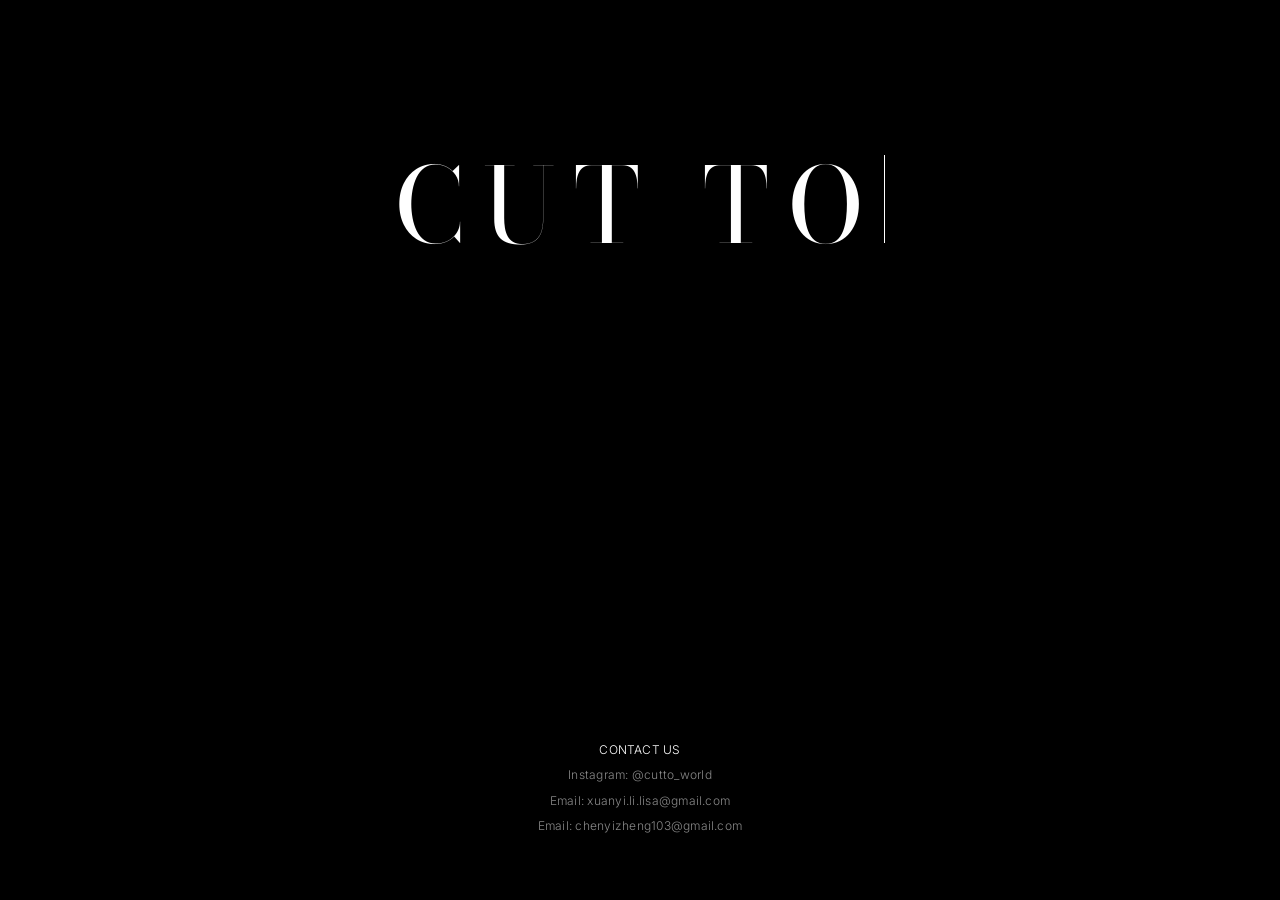
==== index.html @ f66ee245 "cutto2号" ====
<!DOCTYPE html>
<html lang="en">
<head>
  <meta charset="UTF-8">
  <meta name="viewport" content="width=device-width, initial-scale=1.0">
  <title>CUT TO</title>
  <meta name="description" content="Beyond the image. Into the story. CUT TO is an independent publication launching soon.">
  <link rel="stylesheet" href="css/base.css">
  <link rel="stylesheet" href="css/main.css">
</head>
<body class="site">

  <main class="hero">
    <div class="hero__main">
      <div class="hero__content">

        <h1 class="logo-type" id="logo-typewriter" aria-label="CUT TO"></h1>

        <div class="hero__rest">
          <p class="hero__tagline-en">Beyond the image. Into the story.</p>
          <p class="hero__tagline-zh" lang="zh">镜头之外，故事之中。</p>

          <p class="hero__intro">
            CUT TO is an independent publication for conversations and stories
            with artists, creators, founders, and cultural voices across Asia.
          </p>

          <p class="hero__status">Launching soon</p>

          <a href="opening-letter.html" class="hero__link">Read the Opening Letter →</a>
        </div>

      </div>
    </div>

    <footer class="site-footer">
      <p class="site-footer__heading">Contact Us</p>
      <p><a href="https://instagram.com/cutto_world" target="_blank" rel="noopener noreferrer">Instagram: @cutto_world</a></p>
      <p><a href="mailto:xuanyi.li.lisa@gmail.com">Email: xuanyi.li.lisa@gmail.com</a></p>
      <p><a href="mailto:chenyizheng103@gmail.com">Email: chenyizheng103@gmail.com</a></p>
    </footer>
  </main>

  <script src="js/logo.js"></script>
</body>
</html>
---- css/base.css ----
/* CUT TO — Shared structure */

*,
*::before,
*::after {
  box-sizing: border-box;
}

html {
  font-size: 100%;
  -webkit-font-smoothing: antialiased;
  -moz-osx-font-smoothing: grayscale;
}

body {
  margin: 0;
}

a {
  color: inherit;
  text-decoration: none;
}

a:hover {
  opacity: 0.6;
}

/* Full-screen hero */

.hero {
  min-height: 100vh;
  min-height: 100dvh;
  display: flex;
  flex-direction: column;
  justify-content: space-between;
  padding: clamp(2rem, 6vw, 4rem) clamp(1.5rem, 5vw, 3rem);
}

.hero__main {
  flex: 1;
  display: flex;
  flex-direction: column;
  justify-content: center;
  align-items: center;
  text-align: center;
}

.hero__content {
  width: 100%;
  max-width: 40rem;
  display: flex;
  flex-direction: column;
  align-items: center;
}

.hero__rest {
  opacity: 0;
  transition: opacity 1s ease;
}

.hero__rest.is-visible {
  opacity: 1;
}

.hero__tagline-en {
  margin: clamp(2rem, 5vw, 3rem) 0 0.75rem;
  line-height: 1.4;
}

.hero__tagline-zh {
  margin: 0 0 clamp(2rem, 5vw, 3rem);
  line-height: 1.5;
}

.hero__intro {
  margin: 0 0 clamp(2.5rem, 5vw, 3.5rem);
  max-width: 32rem;
  line-height: 1.7;
}

.hero__status {
  margin: 0 0 1.75rem;
  letter-spacing: 0.2em;
  text-transform: uppercase;
  font-size: 0.6875rem;
}

.hero__link {
  letter-spacing: 0.1em;
  text-transform: uppercase;
  font-size: 0.75rem;
  border-bottom: 1px solid currentColor;
  padding-bottom: 3px;
  transition: opacity 0.2s ease;
}

/* Footer */

.site-footer {
  text-align: center;
  padding-top: clamp(2rem, 5vw, 3rem);
}

.site-footer__heading {
  margin: 0 0 0.75rem;
  letter-spacing: 0.16em;
  text-transform: uppercase;
  font-size: 0.6875rem;
}

.site-footer p {
  margin: 0 0 0.35rem;
  font-size: 0.8125rem;
}

.site-footer p:last-child {
  margin-bottom: 0;
}

/* Opening Letter */

.letter-page {
  min-height: 100vh;
  min-height: 100dvh;
  display: flex;
  flex-direction: column;
  justify-content: space-between;
  padding: clamp(2.5rem, 6vw, 4rem) clamp(1.5rem, 5vw, 3rem);
}

.letter-page__main {
  flex: 1;
  width: 100%;
  max-width: 34rem;
  margin-inline: auto;
}

.letter-page__back {
  display: inline-block;
  letter-spacing: 0.08em;
  text-transform: uppercase;
  font-size: 0.6875rem;
  margin-bottom: clamp(2.5rem, 6vw, 3.5rem);
  transition: opacity 0.2s ease;
}

.letter-page__header {
  margin-bottom: clamp(2rem, 5vw, 2.5rem);
  padding-bottom: 1.75rem;
}

.letter-page__title {
  margin: clamp(1.5rem, 4vw, 2rem) 0 0.5rem;
  line-height: 1.2;
}

.letter-page__meta {
  margin: 0;
  letter-spacing: 0.12em;
  text-transform: uppercase;
  font-size: 0.6875rem;
}

.letter-page__body p {
  margin: 0 0 1.5rem;
  line-height: 1.75;
}

.letter-page__body p:last-child {
  margin-bottom: 0;
}

.letter-page__closing {
  margin-top: 2.5rem;
  padding-top: 1.75rem;
}

/* Version picker */

.picker {
  min-height: 100vh;
  min-height: 100dvh;
  display: flex;
  flex-direction: column;
  justify-content: center;
  align-items: center;
  text-align: center;
  padding: 2rem;
  gap: 2rem;
}

.picker__label {
  letter-spacing: 0.2em;
  text-transform: uppercase;
  font-size: 0.6875rem;
}

.picker__links {
  display: flex;
  flex-direction: column;
  gap: 1rem;
}

.picker__link {
  letter-spacing: 0.12em;
  text-transform: uppercase;
  font-size: 0.75rem;
  border-bottom: 1px solid currentColor;
  padding-bottom: 3px;
}
---- css/main.css ----
/* CUT TO — Black & White Editorial */

@import url("https://fonts.googleapis.com/css2?family=Bodoni+Moda:opsz,wght@6..96,400;6..96,500&family=Inter:wght@300;400&display=swap");

:root {
  --bg: #000000;
  --text: #ffffff;
  --text-muted: #888888;
  --rule: rgba(255, 255, 255, 0.12);

  --font-display: "Bodoni Moda", "Didot", "Georgia", serif;
  --font-body: "Inter", "Helvetica Neue", sans-serif;
}

body.site {
  font-family: var(--font-body);
  font-weight: 300;
  font-size: 0.875rem;
  line-height: 1.65;
  color: var(--text);
  background-color: var(--bg);
}

/* Logo — typewriter */

.logo-type {
  margin: 0;
  font-family: var(--font-display);
  font-size: clamp(3rem, 11vw, 6.5rem);
  font-weight: 400;
  letter-spacing: 0.18em;
  line-height: 1;
  min-height: 1.1em;
  text-transform: uppercase;
}

.logo-type__cursor {
  display: inline-block;
  width: 1px;
  height: 0.85em;
  background: var(--text);
  margin-left: 2px;
  vertical-align: baseline;
  animation: cursorBlink 0.9s step-end infinite;
}

.logo-type__cursor.is-hidden {
  display: none;
}

@keyframes cursorBlink {
  50% { opacity: 0; }
}

/* Typography */

.site .hero__tagline-en {
  font-family: var(--font-display);
  font-size: clamp(1.125rem, 2.5vw, 1.5rem);
  font-weight: 400;
  letter-spacing: 0.04em;
}

.site .hero__tagline-zh {
  font-family: var(--font-body);
  font-size: clamp(0.8125rem, 1.8vw, 0.9375rem);
  font-weight: 300;
  color: var(--text-muted);
  letter-spacing: 0.22em;
}

.site .hero__intro {
  color: var(--text-muted);
  font-weight: 300;
  font-size: 0.8125rem;
  letter-spacing: 0.01em;
}

.site .hero__status {
  color: var(--text-muted);
  font-weight: 400;
  letter-spacing: 0.28em;
}

.site .hero__link {
  letter-spacing: 0.18em;
}

.site .site-footer {
  color: var(--text-muted);
}

.site .site-footer__heading {
  color: var(--text);
  letter-spacing: 0.22em;
}

.site .site-footer p {
  font-size: 0.75rem;
  letter-spacing: 0.02em;
}

/* Opening Letter */

.site .letter-page__header {
  border-bottom: 1px solid var(--rule);
}

.site .letter-page__wordmark {
  font-family: var(--font-display);
  font-size: 1rem;
  letter-spacing: 0.2em;
  text-transform: uppercase;
  margin: 0;
}

.site .letter-page__title {
  font-family: var(--font-display);
  font-size: clamp(2rem, 5vw, 2.75rem);
  font-weight: 400;
  letter-spacing: 0.02em;
}

.site .letter-page__meta {
  color: var(--text-muted);
  letter-spacing: 0.16em;
}

.site .letter-page__back {
  color: var(--text-muted);
  letter-spacing: 0.14em;
}

.site .letter-page__body {
  font-size: 0.9375rem;
  font-weight: 300;
}

.site .letter-page__closing {
  font-family: var(--font-display);
  font-size: 1.125rem;
  letter-spacing: 0.03em;
  border-top: 1px solid var(--rule);
}
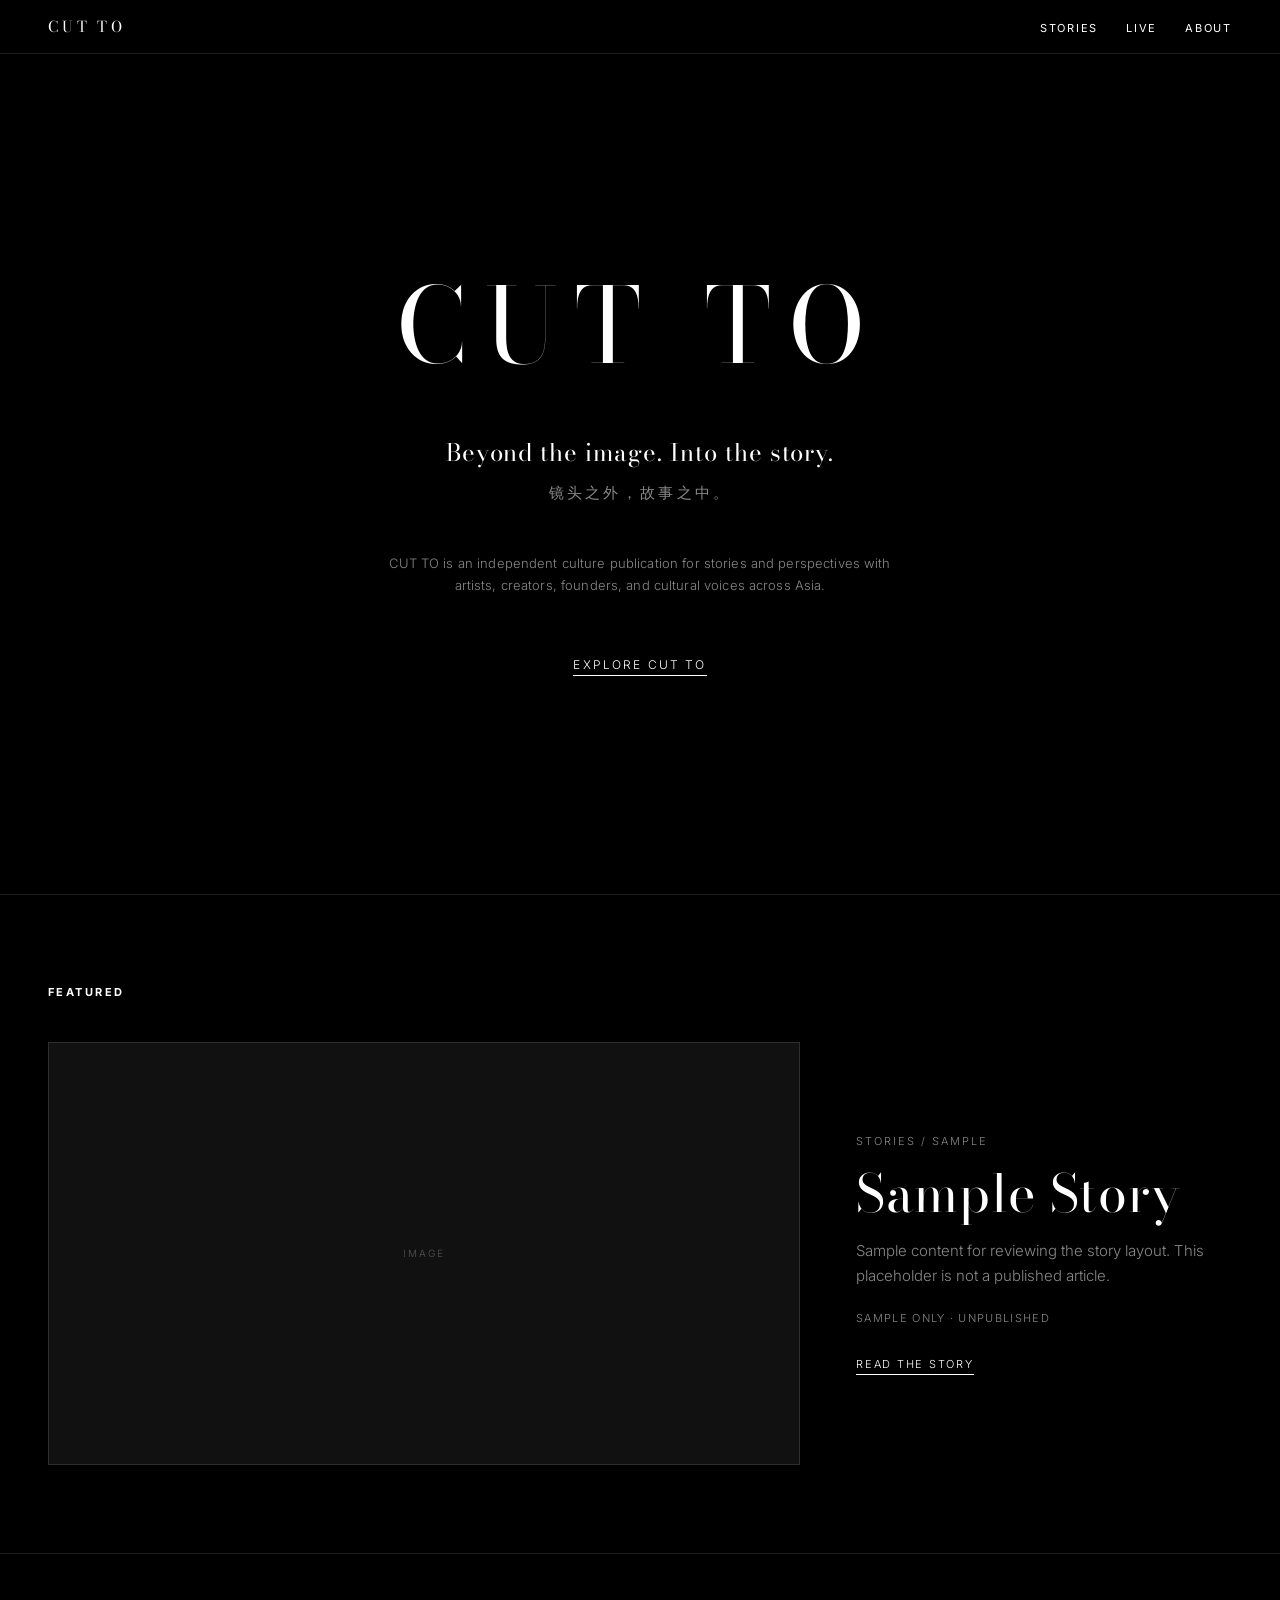
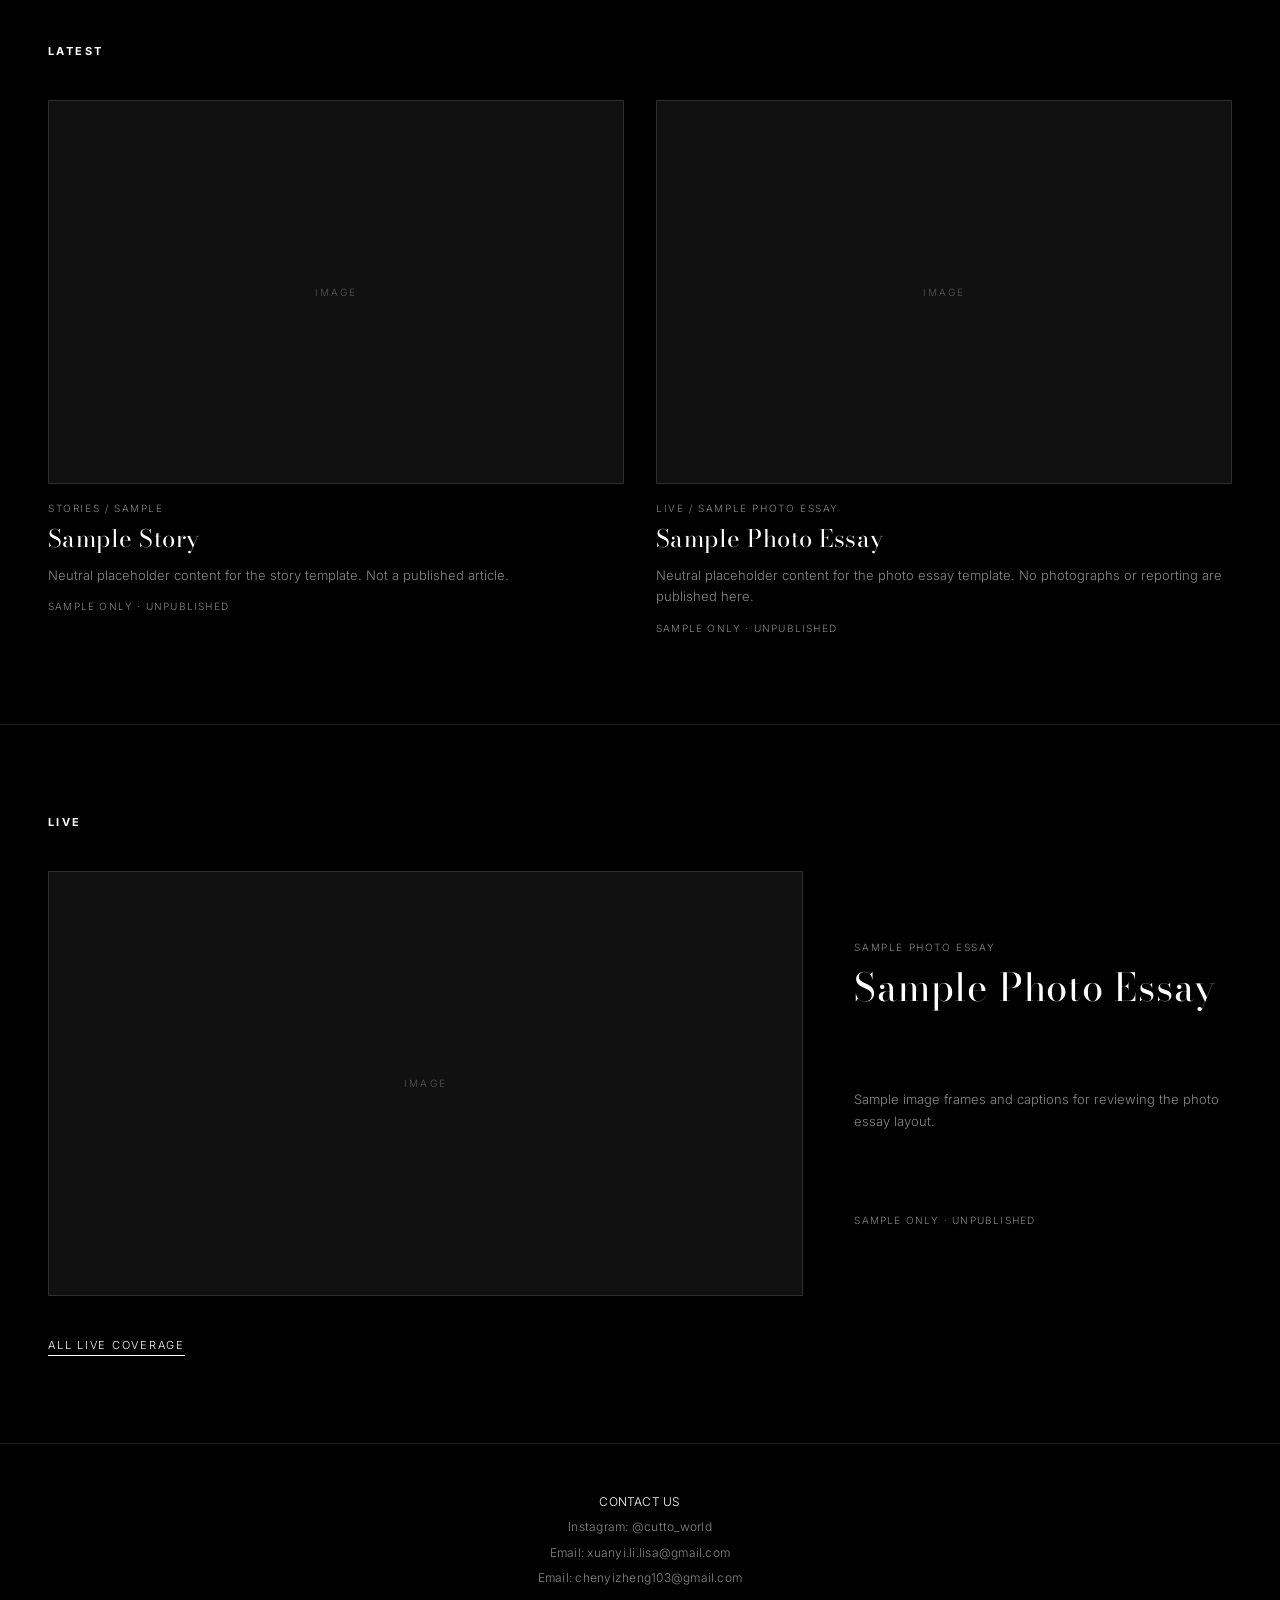
==== commit 55c69788: "Checkpoint publication MVP before Sanity integration" ====
--- a/index.html
+++ b/index.html
@@ -4,43 +4,128 @@
   <meta charset="UTF-8">
   <meta name="viewport" content="width=device-width, initial-scale=1.0">
   <title>CUT TO</title>
-  <meta name="description" content="Beyond the image. Into the story. CUT TO is an independent publication launching soon.">
+  <meta name="description" content="Beyond the image. Into the story. CUT TO is an independent culture publication for stories and perspectives across Asia.">
   <link rel="stylesheet" href="css/base.css">
   <link rel="stylesheet" href="css/main.css">
+  <link rel="stylesheet" href="css/editorial.css">
 </head>
 <body class="site">
 
-  <main class="hero">
-    <div class="hero__main">
-      <div class="hero__content">
+  <header class="site-header">
+    <div class="site-header__inner">
+      <a class="site-logo" href="index.html">CUT TO</a>
+      <button class="site-nav-toggle" type="button" data-nav-toggle aria-expanded="false" aria-controls="site-nav">Menu</button>
+      <nav class="site-nav" id="site-nav" data-nav-panel aria-label="Primary">
+        <ul class="site-nav__list">
+          <li><a href="stories.html">Stories</a></li>
+          <li><a href="live.html">Live</a></li>
+          <li><a href="about.html">About</a></li>
+        </ul>
+      </nav>
+    </div>
+  </header>
 
-        <h1 class="logo-type" id="logo-typewriter" aria-label="CUT TO"></h1>
+  <main>
+    <section class="hero">
+      <div class="hero__main">
+        <div class="hero__content">
 
-        <div class="hero__rest">
-          <p class="hero__tagline-en">Beyond the image. Into the story.</p>
-          <p class="hero__tagline-zh" lang="zh">镜头之外，故事之中。</p>
+          <h1 class="logo-type" id="logo-typewriter" aria-label="CUT TO"></h1>
 
-          <p class="hero__intro">
-            CUT TO is an independent publication for conversations and stories
-            with artists, creators, founders, and cultural voices across Asia.
-          </p>
+          <div class="hero__rest">
+            <p class="hero__tagline-en">Beyond the image. Into the story.</p>
+            <p class="hero__tagline-zh" lang="zh">镜头之外，故事之中。</p>
 
-          <p class="hero__status">Launching soon</p>
+            <p class="hero__intro">
+              CUT TO is an independent culture publication for stories and perspectives
+              with artists, creators, founders, and cultural voices across Asia.
+            </p>
 
-          <a href="opening-letter.html" class="hero__link">Read the Opening Letter →</a>
+            <a href="#featured-label" class="hero__link">Explore CUT TO</a>
+          </div>
+
+        </div>
+      </div>
+    </section>
+
+    <section class="band" aria-labelledby="featured-label">
+      <div class="wrap">
+        <h2 class="band__label" id="featured-label">Featured</h2>
+
+        <article class="featured">
+          <a href="articles/andteam-comeback.html" aria-hidden="true" tabindex="-1">
+            <div class="media media--featured">
+              <div class="media__frame"></div>
+            </div>
+          </a>
+          <div class="featured__copy">
+            <p class="kicker editorial-meta">Stories / Sample</p>
+            <h3 class="featured__title"><a href="articles/andteam-comeback.html">Sample Story</a></h3>
+            <p class="featured__excerpt">Sample content for reviewing the story layout. This placeholder is not a published article.</p>
+            <p class="featured__date"><span>Sample only · Unpublished</span></p>
+            <a href="articles/andteam-comeback.html" class="link-more">Read the story</a>
+          </div>
+        </article>
+      </div>
+    </section>
+
+    <section class="band" aria-labelledby="latest-label">
+      <div class="wrap">
+        <h2 class="band__label" id="latest-label">Latest</h2>
+
+        <div class="card-grid card-grid--2">
+          <article class="card">
+            <a href="articles/andteam-comeback.html">
+              <div class="card__media"></div>
+              <p class="card__kicker editorial-meta">Stories / Sample</p>
+              <h3 class="card__title">Sample Story</h3>
+              <p class="card__excerpt">Neutral placeholder content for the story template. Not a published article.</p>
+              <p class="card__date"><span>Sample only · Unpublished</span></p>
+            </a>
+          </article>
+
+          <article class="card">
+            <a href="articles/loren-seoul.html">
+              <div class="card__media"></div>
+              <p class="card__kicker editorial-meta">Live / Sample Photo Essay</p>
+              <h3 class="card__title">Sample Photo Essay</h3>
+              <p class="card__excerpt">Neutral placeholder content for the photo essay template. No photographs or reporting are published here.</p>
+              <p class="card__date"><span>Sample only · Unpublished</span></p>
+            </a>
+          </article>
+        </div>
+      </div>
+    </section>
+
+    <section class="band" aria-labelledby="live-label">
+      <div class="wrap">
+        <h2 class="band__label" id="live-label">Live</h2>
+
+        <div class="card-grid card-grid--2 category-grid">
+          <article class="card">
+            <a href="articles/loren-seoul.html">
+              <div class="card__media"></div>
+              <p class="card__kicker editorial-meta">Sample Photo Essay</p>
+              <h3 class="card__title">Sample Photo Essay</h3>
+              <p class="card__excerpt">Sample image frames and captions for reviewing the photo essay layout.</p>
+              <p class="card__date"><span>Sample only · Unpublished</span></p>
+            </a>
+          </article>
         </div>
 
+        <p class="band__footer"><a class="link-more" href="live.html">All live coverage</a></p>
       </div>
-    </div>
-
-    <footer class="site-footer">
-      <p class="site-footer__heading">Contact Us</p>
-      <p><a href="https://instagram.com/cutto_world" target="_blank" rel="noopener noreferrer">Instagram: @cutto_world</a></p>
-      <p><a href="mailto:xuanyi.li.lisa@gmail.com">Email: xuanyi.li.lisa@gmail.com</a></p>
-      <p><a href="mailto:chenyizheng103@gmail.com">Email: chenyizheng103@gmail.com</a></p>
-    </footer>
+    </section>
   </main>
 
+  <footer class="site-footer site-footer--page">
+    <p class="site-footer__heading">Contact Us</p>
+    <p><a href="https://instagram.com/cutto_world" target="_blank" rel="noopener noreferrer">Instagram: @cutto_world</a></p>
+    <p><a href="mailto:xuanyi.li.lisa@gmail.com">Email: xuanyi.li.lisa@gmail.com</a></p>
+    <p><a href="mailto:chenyizheng103@gmail.com">Email: chenyizheng103@gmail.com</a></p>
+  </footer>
+
+  <script src="js/nav.js"></script>
   <script src="js/logo.js"></script>
 </body>
 </html>
--- a/css/base.css
+++ b/css/base.css
@@ -28,11 +28,11 @@
 /* Full-screen hero */
 
 .hero {
-  min-height: 100vh;
-  min-height: 100dvh;
-  display: flex;
-  flex-direction: column;
-  justify-content: space-between;
+  min-height: calc(100vh - 3.75rem);
+  min-height: calc(100dvh - 3.75rem);
+  display: flex;
+  flex-direction: column;
+  justify-content: center;
   padding: clamp(2rem, 6vw, 4rem) clamp(1.5rem, 5vw, 3rem);
 }
 
--- a/css/editorial.css
+++ b/css/editorial.css
@@ -0,0 +1,700 @@
+/* CUT TO — Publication layout, extending the existing editorial system */
+
+.wrap {
+  width: 100%;
+  max-width: 84rem;
+  margin-inline: auto;
+  padding-inline: clamp(1.5rem, 5vw, 3rem);
+}
+
+.site-header {
+  position: sticky;
+  top: 0;
+  z-index: 20;
+  background: var(--bg);
+  border-bottom: 1px solid var(--rule);
+}
+
+.site-header__inner {
+  display: flex;
+  align-items: center;
+  justify-content: space-between;
+  gap: 1.5rem;
+  max-width: 84rem;
+  margin-inline: auto;
+  padding: 0.95rem clamp(1.5rem, 5vw, 3rem);
+  position: relative;
+}
+
+.site-logo {
+  font-family: var(--font-display);
+  font-size: 0.9375rem;
+  letter-spacing: 0.22em;
+  text-transform: uppercase;
+  line-height: 1;
+}
+
+.site-nav-toggle {
+  display: none;
+  appearance: none;
+  background: none;
+  border: 0;
+  padding: 0;
+  margin: 0;
+  color: inherit;
+  font-family: var(--font-body);
+  font-size: 0.6875rem;
+  font-weight: 400;
+  letter-spacing: 0.18em;
+  text-transform: uppercase;
+  cursor: pointer;
+}
+
+.site-nav-toggle:hover {
+  opacity: 0.6;
+}
+
+.site-nav__list {
+  list-style: none;
+  margin: 0;
+  padding: 0;
+}
+
+.site-nav a {
+  letter-spacing: 0.16em;
+  text-transform: uppercase;
+  font-size: 0.6875rem;
+  font-weight: 400;
+}
+
+.site-nav a[aria-current="page"] {
+  opacity: 0.45;
+}
+
+body.nav-open {
+  overflow: hidden;
+}
+
+@media (max-width: 47.99rem) {
+  body:not(.nav-ready) .site-header__inner {
+    flex-wrap: wrap;
+  }
+
+  body:not(.nav-ready) .site-nav {
+    width: 100%;
+  }
+
+  .nav-ready .site-nav-toggle {
+    display: block;
+  }
+
+  .nav-ready .site-nav {
+    display: none;
+    position: absolute;
+    top: 100%;
+    left: 0;
+    right: 0;
+    background: var(--bg);
+    border-bottom: 1px solid var(--rule);
+    padding: 0.5rem clamp(1.5rem, 5vw, 3rem) 1.75rem;
+    max-height: calc(100dvh - 4rem);
+    overflow-y: auto;
+  }
+
+  .nav-ready .site-nav.is-open {
+    display: block;
+  }
+
+  .site-nav__list {
+    display: flex;
+    flex-direction: column;
+    gap: 1.15rem;
+    padding-top: 0.75rem;
+  }
+
+  .site-nav a {
+    font-family: var(--font-display);
+    font-size: 1.5rem;
+    letter-spacing: 0.12em;
+  }
+}
+
+@media (min-width: 48rem) {
+  .site-nav-toggle {
+    display: none;
+  }
+
+  .site-nav__list {
+    display: flex;
+    align-items: center;
+    gap: clamp(1rem, 2.5vw, 1.75rem);
+  }
+}
+
+/* Homepage sections */
+
+.band {
+  padding: clamp(3rem, 8vw, 5.5rem) 0;
+  border-top: 1px solid var(--rule);
+}
+
+.band__label {
+  margin: 0 0 clamp(1.75rem, 4vw, 2.5rem);
+  letter-spacing: 0.22em;
+  text-transform: uppercase;
+  font-size: 0.6875rem;
+}
+
+.band__note {
+  margin: 0;
+  max-width: 32rem;
+  color: var(--text-muted);
+  font-size: 0.8125rem;
+}
+
+.band__footer {
+  margin: clamp(1.75rem, 4vw, 2.25rem) 0 0;
+}
+
+.link-more {
+  letter-spacing: 0.16em;
+  text-transform: uppercase;
+  font-size: 0.6875rem;
+  border-bottom: 1px solid currentColor;
+  padding-bottom: 3px;
+}
+
+/* Media placeholders */
+
+.media {
+  margin: 0;
+}
+
+.media__frame {
+  position: relative;
+  width: 100%;
+  background: #111111;
+  border: 1px solid var(--rule);
+}
+
+.media__frame::after {
+  content: "Image";
+  position: absolute;
+  inset: 0;
+  display: flex;
+  align-items: center;
+  justify-content: center;
+  letter-spacing: 0.22em;
+  text-transform: uppercase;
+  font-size: 0.625rem;
+  color: #555555;
+}
+
+.media__caption {
+  margin: 0.65rem 0 0;
+  color: var(--text-muted);
+  font-size: 0.75rem;
+  letter-spacing: 0.02em;
+  line-height: 1.5;
+}
+
+.media--featured .media__frame,
+.media--hero .media__frame {
+  aspect-ratio: 16 / 9;
+}
+
+.media--card .media__frame,
+.card__media {
+  aspect-ratio: 3 / 2;
+}
+
+.media--essay .media__frame {
+  aspect-ratio: 3 / 2;
+}
+
+.media--essay-tall .media__frame {
+  aspect-ratio: 2 / 3;
+}
+
+.media--essay-wide .media__frame {
+  aspect-ratio: 16 / 9;
+}
+
+/* Featured */
+
+.featured {
+  display: grid;
+  gap: clamp(1.5rem, 4vw, 2.5rem);
+}
+
+.featured__copy {
+  max-width: 40rem;
+}
+
+.kicker {
+  margin: 0 0 0.85rem;
+  color: var(--text-muted);
+  letter-spacing: 0.18em;
+  text-transform: uppercase;
+  font-size: 0.6875rem;
+}
+
+.featured__title {
+  margin: 0 0 1rem;
+  font-family: var(--font-display);
+  font-size: clamp(2rem, 5vw, 3.25rem);
+  font-weight: 400;
+  letter-spacing: 0.02em;
+  line-height: 1.12;
+}
+
+.featured__excerpt {
+  margin: 0 0 1.25rem;
+  color: var(--text-muted);
+  font-size: 0.9375rem;
+  line-height: 1.7;
+  max-width: 34rem;
+}
+
+.featured__date {
+  margin: 0 0 1.5rem;
+  color: var(--text-muted);
+  letter-spacing: 0.12em;
+  text-transform: uppercase;
+  font-size: 0.6875rem;
+}
+
+@media (min-width: 64rem) {
+  .featured {
+    grid-template-columns: minmax(0, 2fr) minmax(0, 1fr);
+    align-items: center;
+    gap: 3.5rem;
+  }
+}
+
+/* Cards */
+
+.card-grid {
+  display: grid;
+  gap: clamp(2rem, 5vw, 2.75rem) clamp(1.5rem, 3vw, 2rem);
+}
+
+@media (min-width: 40rem) {
+  .card-grid--2,
+  .card-grid--3 {
+    grid-template-columns: repeat(2, minmax(0, 1fr));
+  }
+}
+
+@media (min-width: 64rem) {
+  .card-grid--3 {
+    grid-template-columns: repeat(3, minmax(0, 1fr));
+  }
+}
+
+.card {
+  min-width: 0;
+}
+
+.card__media {
+  width: 100%;
+  background: #111111;
+  border: 1px solid var(--rule);
+  position: relative;
+  margin-bottom: 1rem;
+}
+
+.card__media::after {
+  content: "Image";
+  position: absolute;
+  inset: 0;
+  display: flex;
+  align-items: center;
+  justify-content: center;
+  letter-spacing: 0.22em;
+  text-transform: uppercase;
+  font-size: 0.625rem;
+  color: #555555;
+}
+
+.card__kicker {
+  margin: 0 0 0.5rem;
+  color: var(--text-muted);
+  letter-spacing: 0.16em;
+  text-transform: uppercase;
+  font-size: 0.625rem;
+}
+
+.card__title {
+  margin: 0 0 0.65rem;
+  font-family: var(--font-display);
+  font-size: clamp(1.25rem, 2.4vw, 1.5rem);
+  font-weight: 400;
+  letter-spacing: 0.02em;
+  line-height: 1.25;
+}
+
+.card__excerpt {
+  margin: 0 0 0.75rem;
+  color: var(--text-muted);
+  font-size: 0.8125rem;
+  line-height: 1.65;
+}
+
+.card__date {
+  margin: 0;
+  color: var(--text-muted);
+  letter-spacing: 0.12em;
+  text-transform: uppercase;
+  font-size: 0.625rem;
+}
+
+.card--text .card__title {
+  font-size: clamp(1.5rem, 3vw, 1.85rem);
+}
+
+/* Category pages */
+
+.page-head {
+  padding-block: clamp(3rem, 8vw, 5rem) clamp(2.5rem, 6vw, 3.5rem);
+}
+
+.page-head__title {
+  margin: 0 0 0.85rem;
+  font-family: var(--font-display);
+  font-size: clamp(1.75rem, 7.4vw, 5rem);
+  font-weight: 400;
+  letter-spacing: 0.04em;
+  line-height: 0.95;
+  text-transform: uppercase;
+}
+
+.page-head__dek {
+  margin: 0;
+  max-width: 32rem;
+  color: var(--text-muted);
+  font-size: 0.875rem;
+  line-height: 1.7;
+}
+
+.page-head__index {
+  margin: 0 0 1rem;
+  color: var(--text-muted);
+  letter-spacing: 0.22em;
+  text-transform: uppercase;
+  font-size: 0.6875rem;
+}
+
+.listing {
+  padding-bottom: clamp(3.5rem, 8vw, 6rem);
+}
+
+.empty-note {
+  margin: 0;
+  color: var(--text-muted);
+  font-size: 0.875rem;
+  max-width: 30rem;
+}
+
+/* Article */
+
+.article {
+  padding-block: clamp(2.5rem, 6vw, 4rem) clamp(4rem, 8vw, 6rem);
+}
+
+.article__header {
+  max-width: 40rem;
+  margin: 0 auto clamp(2.25rem, 5vw, 3rem);
+}
+
+.article__headline {
+  margin: 0 0 0.85rem;
+  font-family: var(--font-display);
+  font-size: clamp(2.25rem, 6vw, 3.5rem);
+  font-weight: 400;
+  letter-spacing: 0.02em;
+  line-height: 1.12;
+}
+
+.article__dek {
+  margin: 0 0 1.5rem;
+  color: var(--text-muted);
+  font-size: 1.0625rem;
+  line-height: 1.6;
+}
+
+.article__byline {
+  margin: 0;
+  color: var(--text-muted);
+  letter-spacing: 0.1em;
+  text-transform: uppercase;
+  font-size: 0.6875rem;
+}
+
+.article__hero {
+  margin: 0 0 clamp(2.25rem, 5vw, 3rem);
+}
+
+.article__body {
+  max-width: 38rem;
+  margin-inline: auto;
+  font-size: 0.9375rem;
+  font-weight: 300;
+}
+
+.article__body p {
+  margin: 0 0 1.5rem;
+  line-height: 1.8;
+}
+
+.article__body h2 {
+  margin: 2.5rem 0 1rem;
+  font-family: var(--font-display);
+  font-size: 1.5rem;
+  font-weight: 400;
+  letter-spacing: 0.03em;
+  line-height: 1.25;
+}
+
+.pullquote {
+  margin: 2.5rem 0;
+  padding: 1.75rem 0;
+  border-top: 1px solid var(--rule);
+  border-bottom: 1px solid var(--rule);
+  font-family: var(--font-display);
+  font-size: clamp(1.5rem, 3.2vw, 2rem);
+  font-weight: 400;
+  letter-spacing: 0.02em;
+  line-height: 1.35;
+}
+
+.article__body .media {
+  margin: 2.25rem 0;
+}
+
+.related {
+  max-width: 84rem;
+  margin: clamp(3.5rem, 8vw, 5.5rem) auto 0;
+  padding-top: clamp(2.5rem, 5vw, 3.5rem);
+  border-top: 1px solid var(--rule);
+}
+
+/* Photo essay */
+
+.essay-header {
+  max-width: 40rem;
+  margin: 0 auto clamp(2.5rem, 6vw, 3.5rem);
+}
+
+.essay-grid {
+  display: grid;
+  gap: clamp(1.75rem, 4vw, 2.75rem);
+}
+
+@media (min-width: 48rem) {
+  .essay-grid--split {
+    grid-template-columns: repeat(2, minmax(0, 1fr));
+    align-items: end;
+  }
+}
+
+.essay-intro {
+  max-width: 38rem;
+  margin: 0 auto clamp(2.5rem, 6vw, 3.5rem);
+  font-size: 0.9375rem;
+  line-height: 1.8;
+}
+
+.essay-intro p {
+  margin: 0 0 1.25rem;
+}
+
+.essay-intro p:last-child {
+  margin-bottom: 0;
+}
+
+.essay-credit {
+  margin: 1.25rem 0 0;
+  color: var(--text-muted);
+  letter-spacing: 0.12em;
+  text-transform: uppercase;
+  font-size: 0.6875rem;
+}
+
+/* About */
+
+.about-body {
+  max-width: 38rem;
+  padding-bottom: clamp(3.5rem, 8vw, 6rem);
+}
+
+.about-body p {
+  margin: 0 0 1.5rem;
+  font-size: 0.9375rem;
+  line-height: 1.8;
+}
+
+.about-body p:last-child {
+  margin-bottom: 0;
+}
+
+.site-footer--page {
+  border-top: 1px solid var(--rule);
+  padding: clamp(2rem, 5vw, 3rem) clamp(1.5rem, 5vw, 3rem);
+}
+
+.letter-page {
+  padding-top: clamp(1.5rem, 4vw, 2.25rem);
+}
+
+/* Shared responsive safeguards: keep text and media inside their columns. */
+.site main,
+.site-footer {
+  overflow-wrap: anywhere;
+}
+
+.featured > *,
+.essay-grid > * {
+  min-width: 0;
+}
+
+.site img,
+.site video {
+  display: block;
+  max-width: 100%;
+  height: auto;
+}
+
+.media__frame img,
+.card__media img {
+  width: 100%;
+  height: 100%;
+  object-fit: cover;
+}
+
+@media (max-width: 47.99rem) {
+  .site-nav-toggle {
+    min-height: 2.75rem;
+    min-width: 2.75rem;
+  }
+
+  .site-header__inner {
+    padding-block: 0.5rem;
+  }
+
+  .site-nav a {
+    display: inline-block;
+    padding-block: 0.25rem;
+  }
+
+  .media--featured .media__frame,
+  .media--hero .media__frame {
+    aspect-ratio: 3 / 2;
+  }
+}
+
+/* Publication spreads and a quiet invitation to talk. */
+.category-grid > .card:first-child {
+  grid-column: 1 / -1;
+}
+.category-grid > .card:first-child .card__title {
+  font-size: clamp(1.75rem, 3vw, 2.75rem);
+}
+.conversation-lead {
+  max-width: 48rem;
+  margin: 1.5rem 0 0;
+  font-family: var(--font-display);
+  font-size: clamp(1.4rem, 3vw, 2.25rem);
+  line-height: 1.4;
+}
+.conversation-intro { padding-bottom: clamp(3rem, 7vw, 5rem); }
+.conversation-copy { max-width: 42rem; }
+.conversation-copy p,
+.conversation-contact__inner > p {
+  font-size: 0.9375rem;
+  line-height: 1.8;
+  margin: 0 0 1.5rem;
+}
+.previous-work { padding-bottom: clamp(3rem, 7vw, 5rem); }
+.previous-work__list {
+  display: grid;
+  gap: 2rem;
+  margin-top: 2rem;
+}
+.previous-work__list article {
+  border-top: 1px solid var(--rule);
+  padding-top: 1.5rem;
+}
+.previous-work__list h3 {
+  font-family: var(--font-display);
+  font-weight: 400;
+  font-size: 1.375rem;
+  line-height: 1.4;
+  max-width: 32rem;
+  margin: 0;
+}
+.conversation-contact { padding-bottom: clamp(3rem, 8vw, 6rem); }
+.conversation-contact__inner {
+  border-top: 1px solid var(--rule);
+  padding-top: clamp(2rem, 5vw, 3rem);
+}
+.conversation-contact__inner > p { max-width: 42rem; }
+.conversation-contact__links { font-style: normal; }
+.conversation-contact__links p { margin: 0.75rem 0 0; }
+.conversation-contact__links span {
+  color: var(--text-muted);
+  display: inline-block;
+  width: 6rem;
+  font-size: 0.75rem;
+}
+.conversation-contact__links a {
+  display: inline-block;
+  padding-block: 0.5rem;
+  text-decoration: underline;
+  text-decoration-color: var(--rule);
+  text-underline-offset: 0.3em;
+}
+@media (min-width: 48rem) {
+  .previous-work__list { grid-template-columns: repeat(2, minmax(0, 1fr)); }
+}
+@media (min-width: 64rem) {
+  .category-grid > .card:first-child > a {
+    display: grid;
+    grid-template-columns: minmax(0, 2fr) minmax(0, 1fr);
+    column-gap: clamp(2rem, 4vw, 3.5rem);
+    align-content: start;
+  }
+  .category-grid > .card:first-child .card__media {
+    grid-row: 1 / 5;
+    aspect-ratio: 16 / 9;
+    margin-bottom: 0;
+  }
+  .category-grid > .card:first-child .card__kicker { align-self: end; }
+  .essay-grid { max-width: 64rem; margin-inline: auto; }
+}
+@media (max-width: 39.99rem) {
+  .conversation-contact__links span { display: block; }
+}
+
+/* About balances publication context and the founders’ background. */
+.about-body--publication { max-width: 84rem; }
+.about-body__intro { max-width: 42rem; }
+.about-body__intro p:first-child {
+  font-family: var(--font-body);
+  font-size: clamp(1.375rem, 2.75vw, 1.875rem);
+  font-weight: 400;
+  line-height: 1.4;
+  max-width: 32ch;
+}
+.about-body__founders { max-width: 36rem; }
+.editorial-meta { display: flex; flex-wrap: wrap; gap: 0.5em; }
+@media (min-width: 64rem) {
+  .about-body--publication {
+    display: grid;
+    grid-template-columns: minmax(0, 1.2fr) minmax(0, 1fr);
+    gap: clamp(3rem, 6vw, 6rem);
+  }
+}
+@media (max-width: 63.99rem) {
+  .about-body__founders { margin-top: 2rem; }
+}
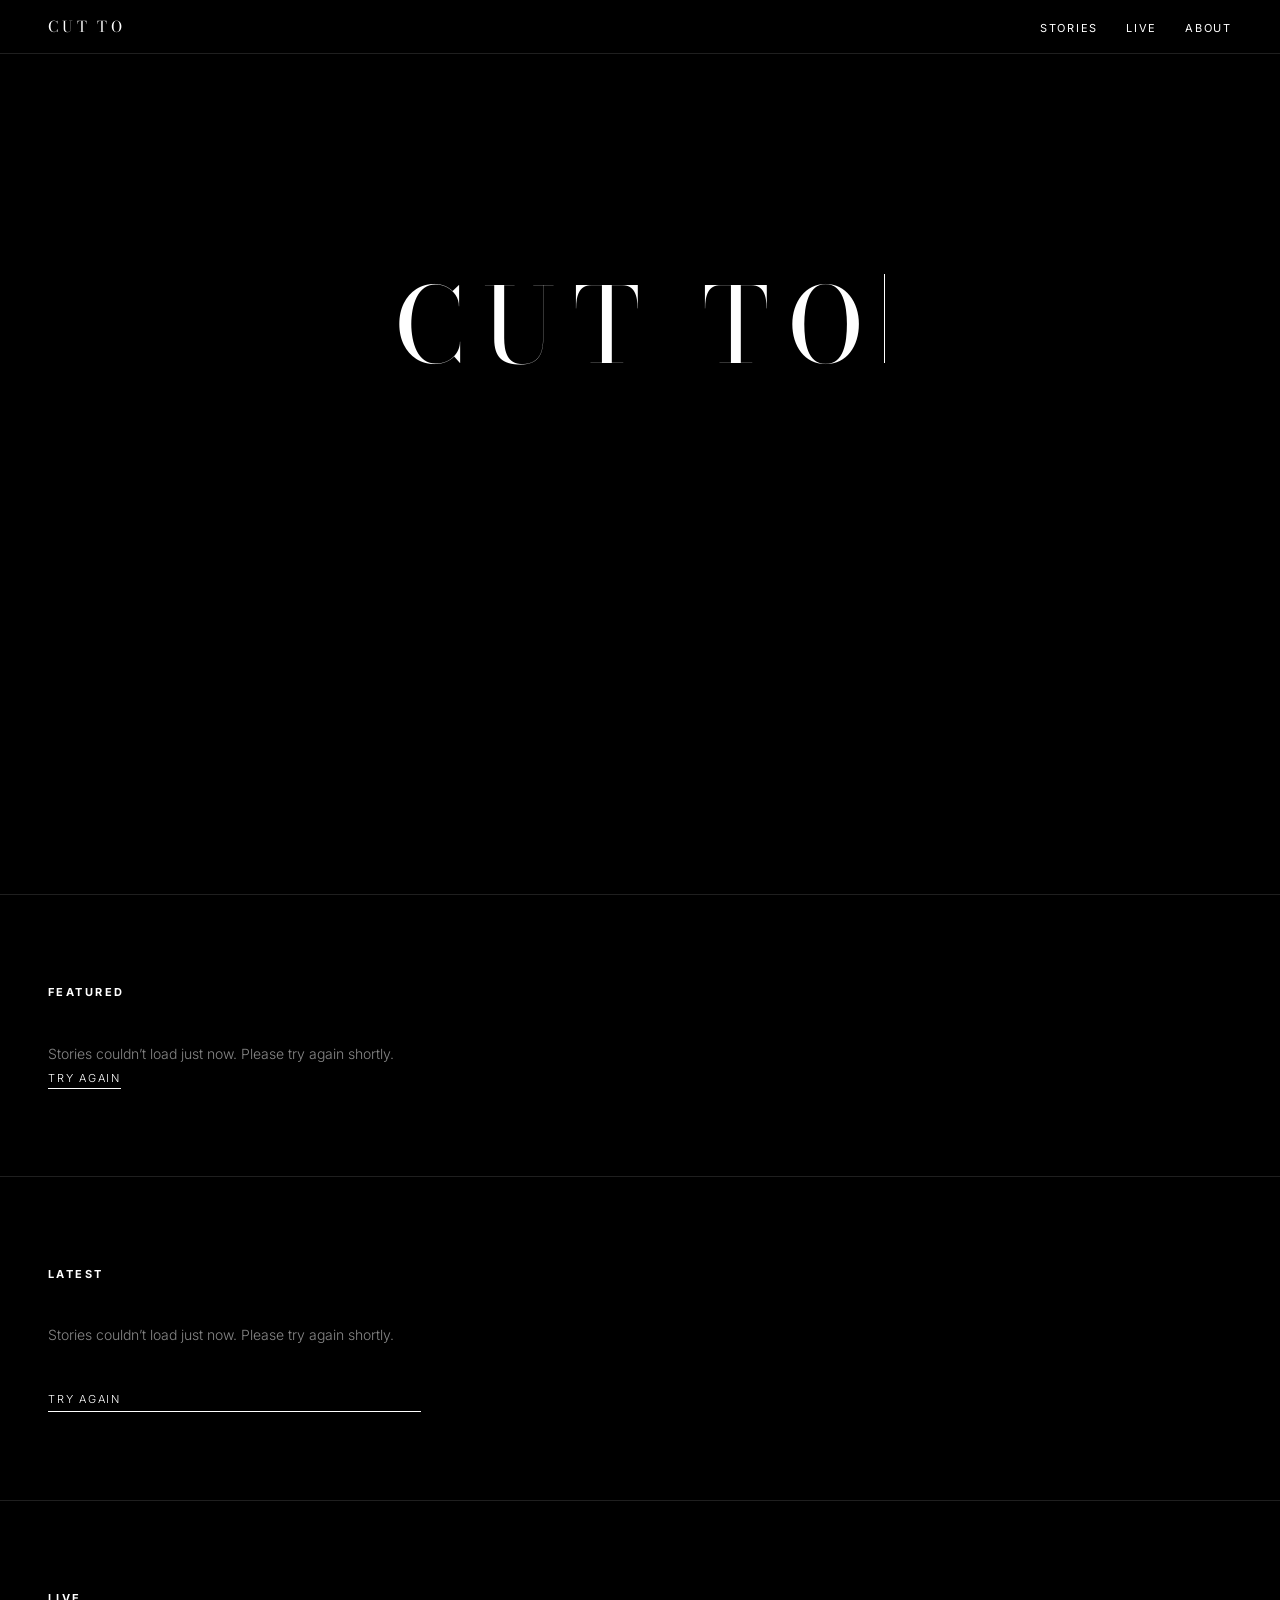
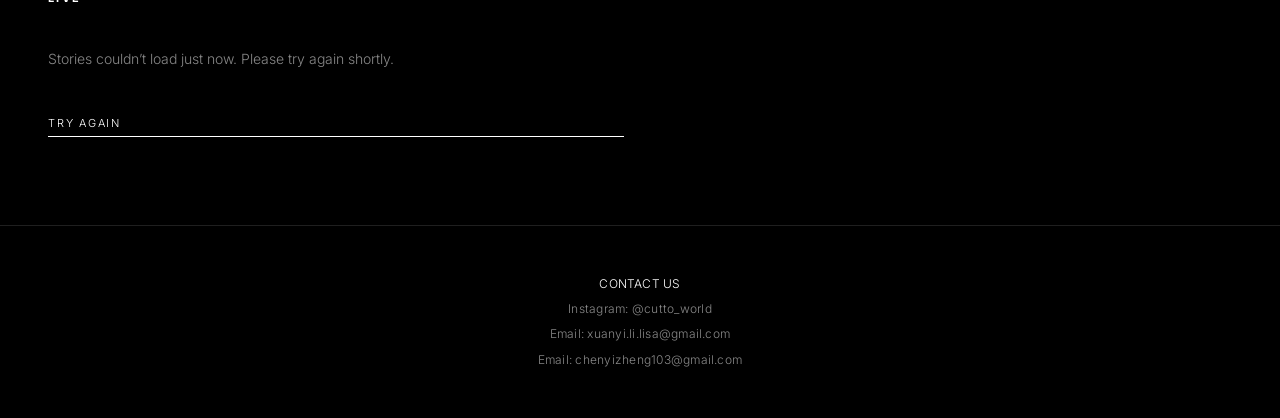
==== commit d5e8ad77: "Integrate Sanity CMS and publication frontend" ====
--- a/index.html
+++ b/index.html
@@ -9,7 +9,7 @@
   <link rel="stylesheet" href="css/main.css">
   <link rel="stylesheet" href="css/editorial.css">
 </head>
-<body class="site">
+<body class="site" data-page="home">
 
   <header class="site-header">
     <div class="site-header__inner">
@@ -51,69 +51,22 @@
     <section class="band" aria-labelledby="featured-label">
       <div class="wrap">
         <h2 class="band__label" id="featured-label">Featured</h2>
-
-        <article class="featured">
-          <a href="articles/andteam-comeback.html" aria-hidden="true" tabindex="-1">
-            <div class="media media--featured">
-              <div class="media__frame"></div>
-            </div>
-          </a>
-          <div class="featured__copy">
-            <p class="kicker editorial-meta">Stories / Sample</p>
-            <h3 class="featured__title"><a href="articles/andteam-comeback.html">Sample Story</a></h3>
-            <p class="featured__excerpt">Sample content for reviewing the story layout. This placeholder is not a published article.</p>
-            <p class="featured__date"><span>Sample only · Unpublished</span></p>
-            <a href="articles/andteam-comeback.html" class="link-more">Read the story</a>
-          </div>
-        </article>
+        <div class="" data-content aria-live="polite" aria-busy="true"><p class="empty-note">Loading stories…</p></div>
+        <noscript><p class="empty-note">Enable JavaScript to load stories.</p></noscript>
       </div>
     </section>
-
     <section class="band" aria-labelledby="latest-label">
       <div class="wrap">
         <h2 class="band__label" id="latest-label">Latest</h2>
-
-        <div class="card-grid card-grid--2">
-          <article class="card">
-            <a href="articles/andteam-comeback.html">
-              <div class="card__media"></div>
-              <p class="card__kicker editorial-meta">Stories / Sample</p>
-              <h3 class="card__title">Sample Story</h3>
-              <p class="card__excerpt">Neutral placeholder content for the story template. Not a published article.</p>
-              <p class="card__date"><span>Sample only · Unpublished</span></p>
-            </a>
-          </article>
-
-          <article class="card">
-            <a href="articles/loren-seoul.html">
-              <div class="card__media"></div>
-              <p class="card__kicker editorial-meta">Live / Sample Photo Essay</p>
-              <h3 class="card__title">Sample Photo Essay</h3>
-              <p class="card__excerpt">Neutral placeholder content for the photo essay template. No photographs or reporting are published here.</p>
-              <p class="card__date"><span>Sample only · Unpublished</span></p>
-            </a>
-          </article>
-        </div>
+        <div class="card-grid card-grid--3" data-content aria-live="polite" aria-busy="true"><p class="empty-note">Loading stories…</p></div>
+        <noscript><p class="empty-note">Enable JavaScript to load stories.</p></noscript>
       </div>
     </section>
-
     <section class="band" aria-labelledby="live-label">
       <div class="wrap">
         <h2 class="band__label" id="live-label">Live</h2>
-
-        <div class="card-grid card-grid--2 category-grid">
-          <article class="card">
-            <a href="articles/loren-seoul.html">
-              <div class="card__media"></div>
-              <p class="card__kicker editorial-meta">Sample Photo Essay</p>
-              <h3 class="card__title">Sample Photo Essay</h3>
-              <p class="card__excerpt">Sample image frames and captions for reviewing the photo essay layout.</p>
-              <p class="card__date"><span>Sample only · Unpublished</span></p>
-            </a>
-          </article>
-        </div>
-
-        <p class="band__footer"><a class="link-more" href="live.html">All live coverage</a></p>
+        <div class="card-grid card-grid--2 category-grid" data-content aria-live="polite" aria-busy="true"><p class="empty-note">Loading stories…</p></div>
+        <noscript><p class="empty-note">Enable JavaScript to load stories.</p></noscript>
       </div>
     </section>
   </main>
@@ -127,5 +80,6 @@
 
   <script src="js/nav.js"></script>
   <script src="js/logo.js"></script>
+  <script type="module" src="js/content.js"></script>
 </body>
 </html>
--- a/css/editorial.css
+++ b/css/editorial.css
@@ -698,3 +698,48 @@
 @media (max-width: 63.99rem) {
   .about-body__founders { margin-top: 2rem; }
 }
+
+/* CMS media keeps the existing editorial geometry without placeholder labels. */
+.cms-card-media::after { content: none; }
+.cms-card-media { overflow: hidden; }
+.cms-card-media img { width: 100%; height: 100%; object-fit: cover; }
+.cms-media > img { width: 100%; height: auto; }
+.cms-featured > img { aspect-ratio: 16 / 9; object-fit: cover; }
+.cms-body a { text-decoration: underline; text-underline-offset: 0.2em; }
+.cms-body { white-space: pre-line; }
+.cms-gallery { margin-top: 2.5rem; }
+.cms-article > .empty-note,
+.cms-article > .page-head__title,
+.cms-article > .link-more { display: block; margin: 2rem clamp(1.5rem, 5vw, 3rem); }
+.category-grid > .card--text:first-child > a { display: block; max-width: 42rem; }
+@media (max-width: 47.99rem) {
+  .cms-featured > img { aspect-ratio: 3 / 2; }
+}
+
+/* Keep portrait CMS images readable without cropping their content. */
+.cms-article .cms-media > img,
+.article .cms-media > img {
+  width: auto;
+  max-width: 100%;
+  max-height: 85vh;
+  max-height: 85svh;
+  margin-inline: auto;
+  object-fit: contain;
+}
+.card-grid > .empty-note { grid-column: 1 / -1; }
+@media (min-width: 64rem) {
+  .card-grid--3 > .card:only-child { grid-column: 1 / -1; }
+  .card-grid--3 > .card:only-child:not(.card--text) > a {
+    display: grid;
+    grid-template-columns: minmax(0, 2fr) minmax(0, 1fr);
+    column-gap: clamp(2rem, 4vw, 3.5rem);
+  }
+  .card-grid--3 > .card:only-child .card__media {
+    grid-row: 1 / 5;
+    aspect-ratio: 16 / 9;
+    margin-bottom: 0;
+  }
+  .card-grid--3 > .card:only-child .card__title {
+    font-size: clamp(1.75rem, 3vw, 2.75rem);
+  }
+}
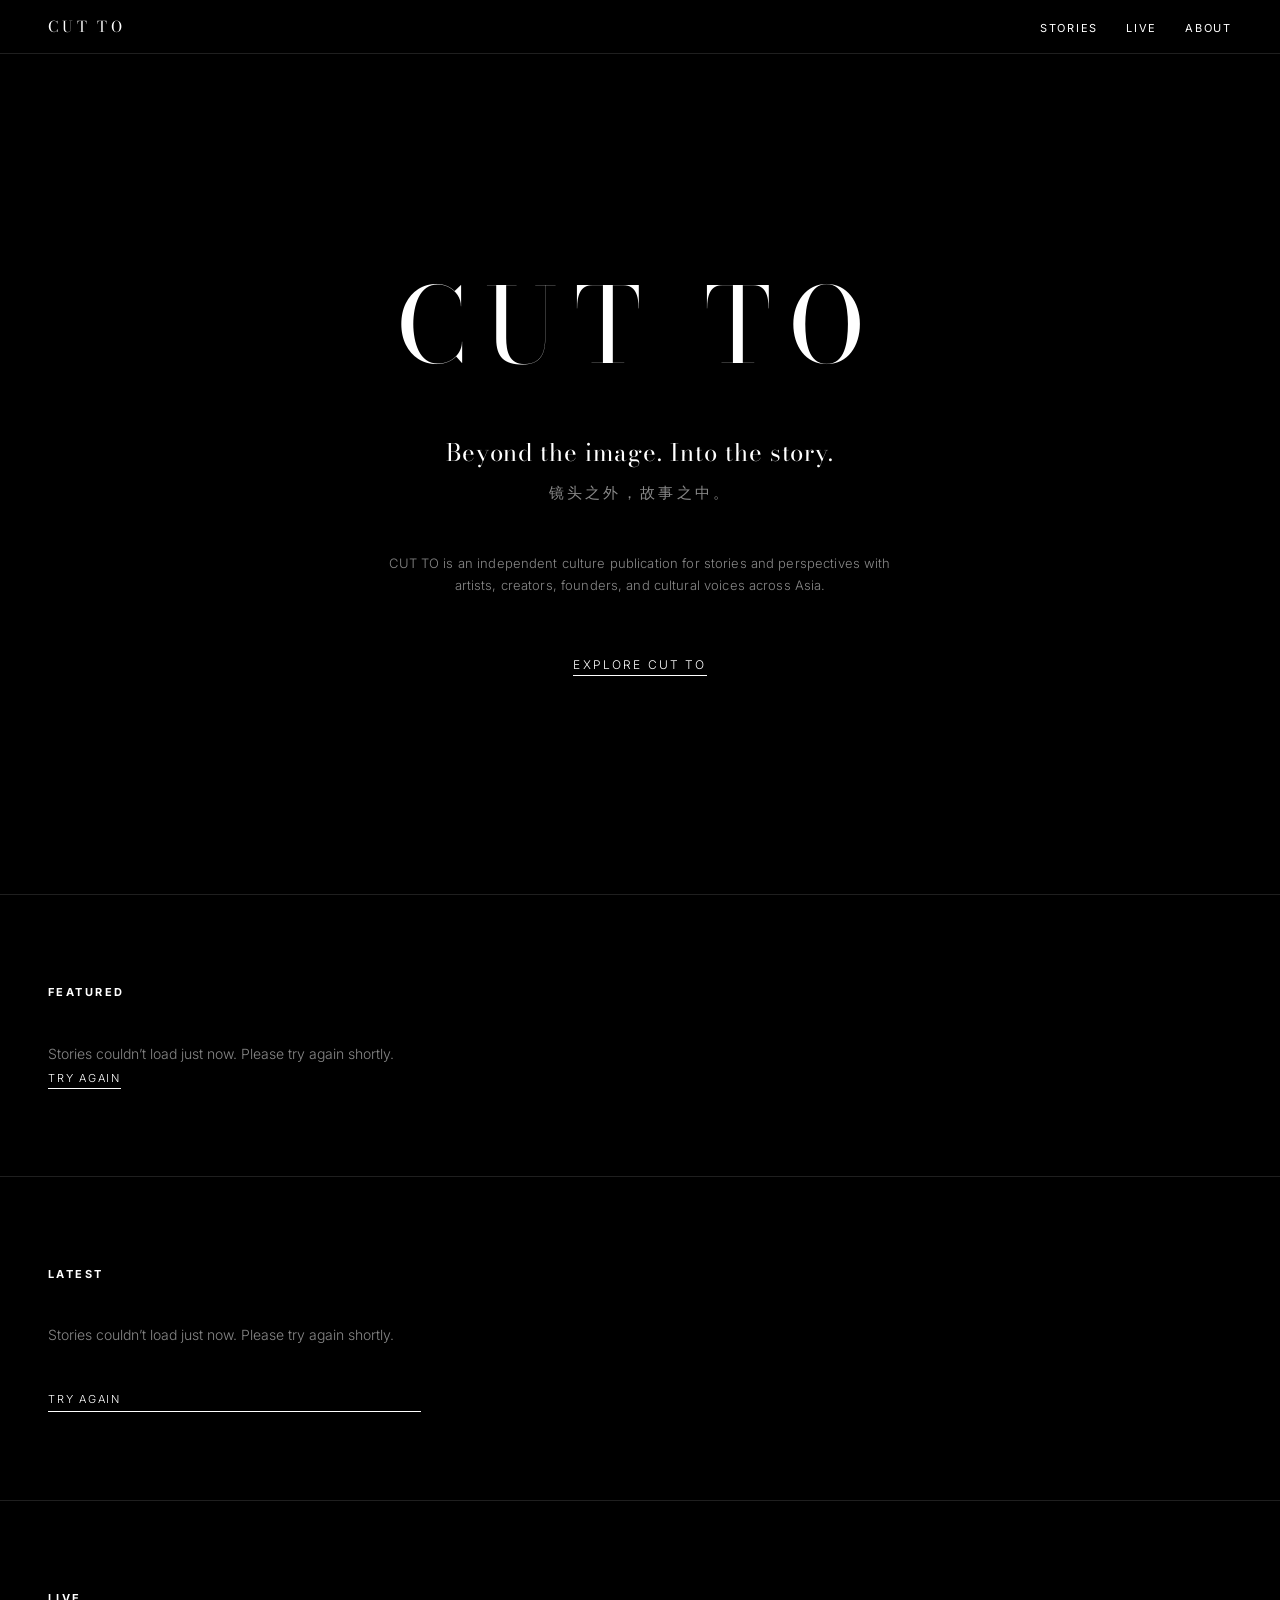
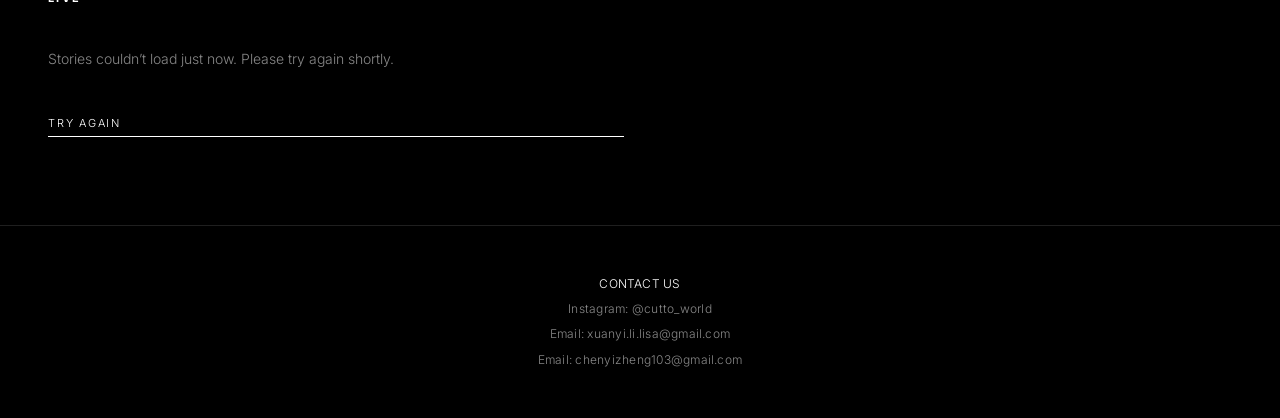
==== commit f820a258: "Add GA4 tracking across public pages" ====
--- a/index.html
+++ b/index.html
@@ -8,6 +8,14 @@
   <link rel="stylesheet" href="css/base.css">
   <link rel="stylesheet" href="css/main.css">
   <link rel="stylesheet" href="css/editorial.css">
+  <!-- Google tag (gtag.js) -->
+  <script async src="https://www.googletagmanager.com/gtag/js?id=G-GMCGZRF5WS"></script>
+  <script>
+    window.dataLayer = window.dataLayer || [];
+    function gtag(){dataLayer.push(arguments);}
+    gtag('js', new Date());
+    gtag('config', 'G-GMCGZRF5WS');
+  </script>
 </head>
 <body class="site" data-page="home">
 
--- a/css/editorial.css
+++ b/css/editorial.css
@@ -440,6 +440,16 @@
   margin-inline: auto;
   font-size: 0.9375rem;
   font-weight: 300;
+}
+
+@media (min-width: 48rem) {
+  .article__header {
+    max-width: 820px;
+  }
+
+  .article__body {
+    max-width: 800px;
+  }
 }
 
 .article__body p {
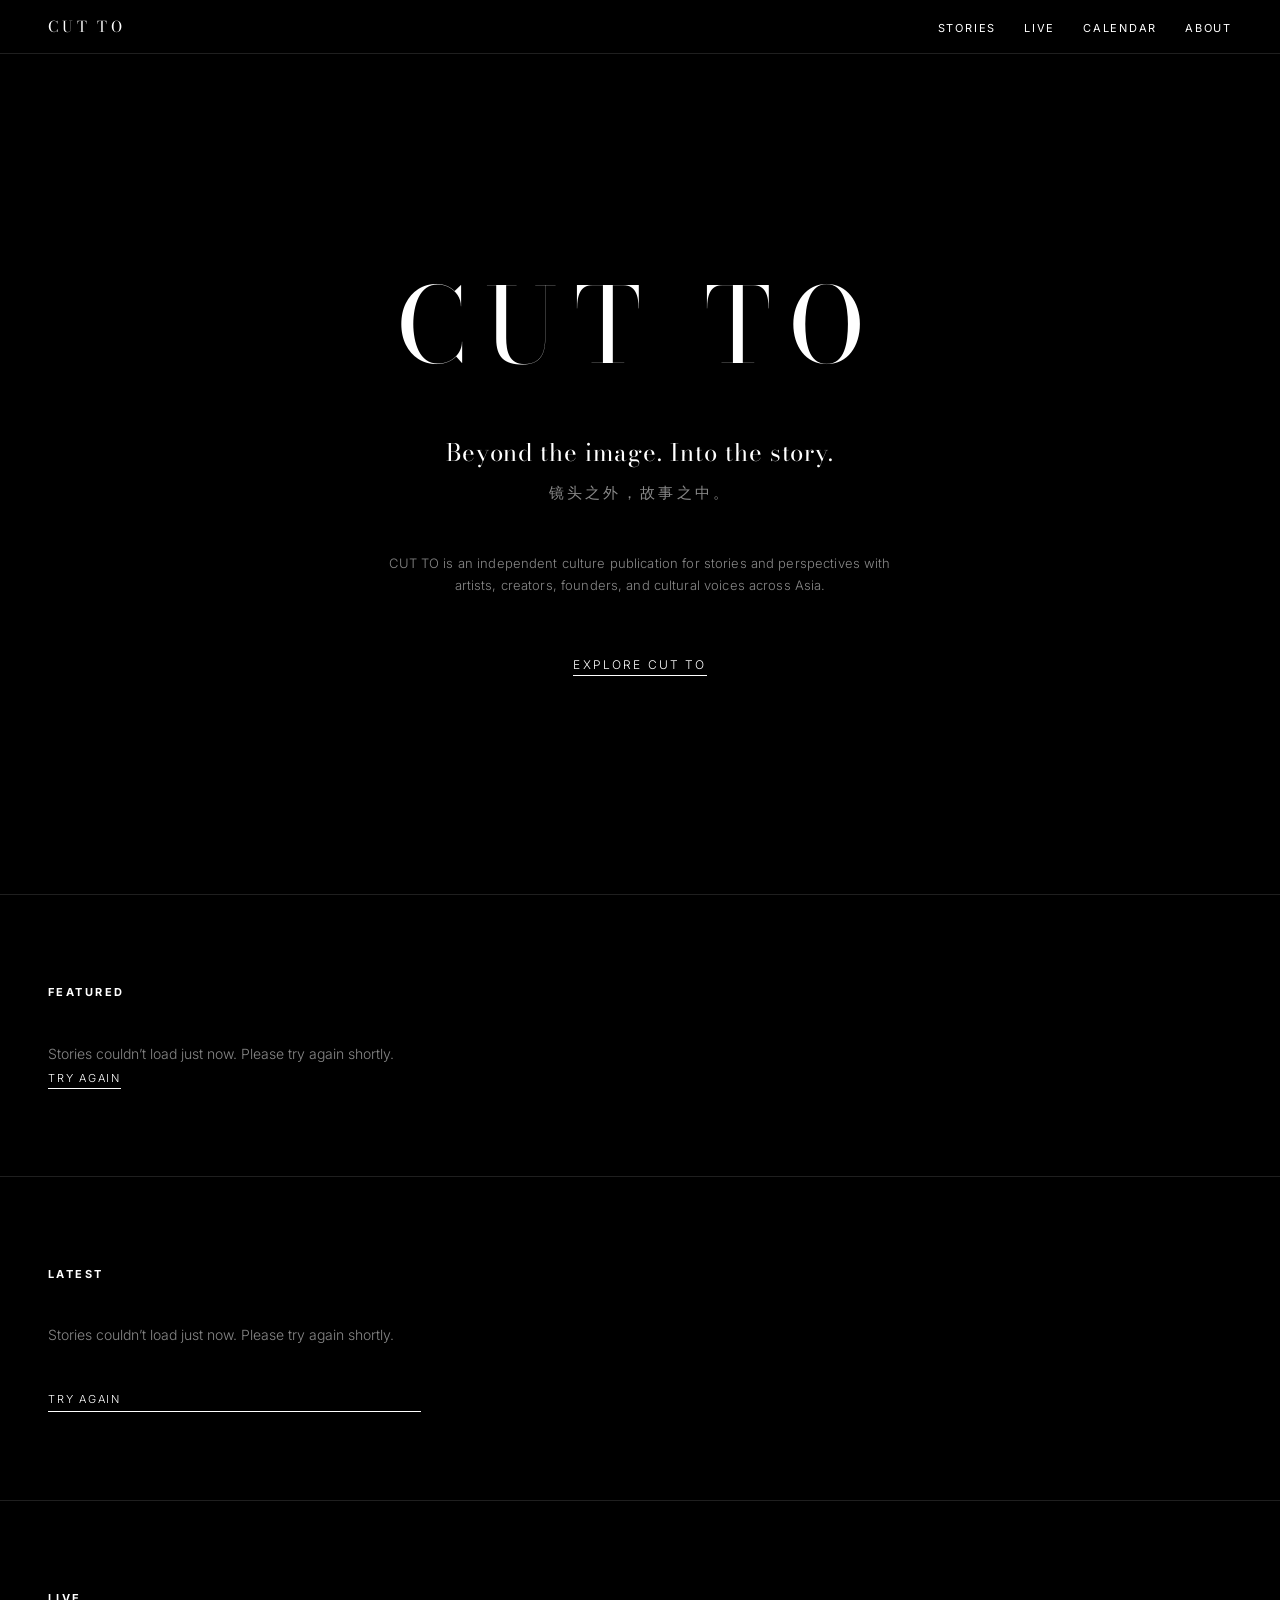
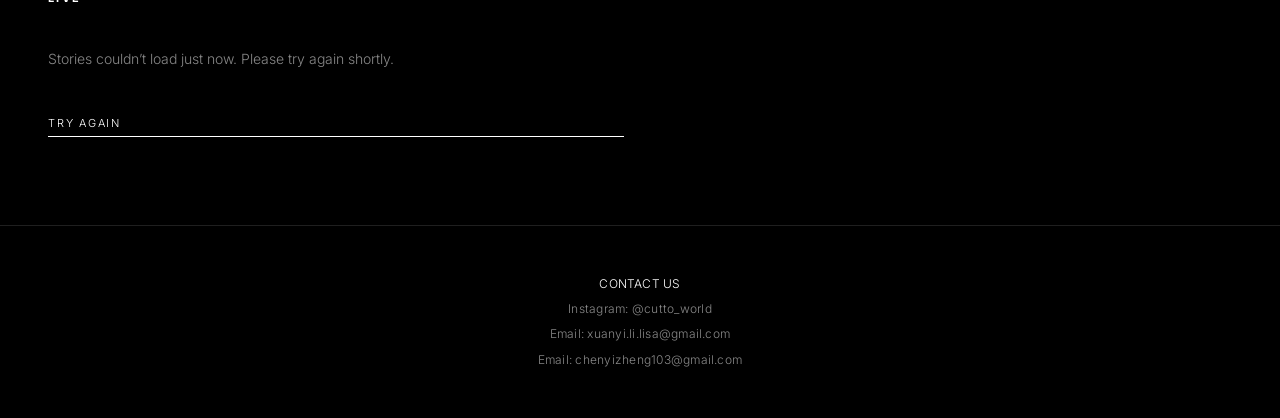
==== commit b103015f: "Add Calendar section and navigation with homepage eligibility" ====
--- a/index.html
+++ b/index.html
@@ -27,6 +27,7 @@
         <ul class="site-nav__list">
           <li><a href="stories.html">Stories</a></li>
           <li><a href="live.html">Live</a></li>
+          <li><a href="calendar.html">Calendar</a></li>
           <li><a href="about.html">About</a></li>
         </ul>
       </nav>
